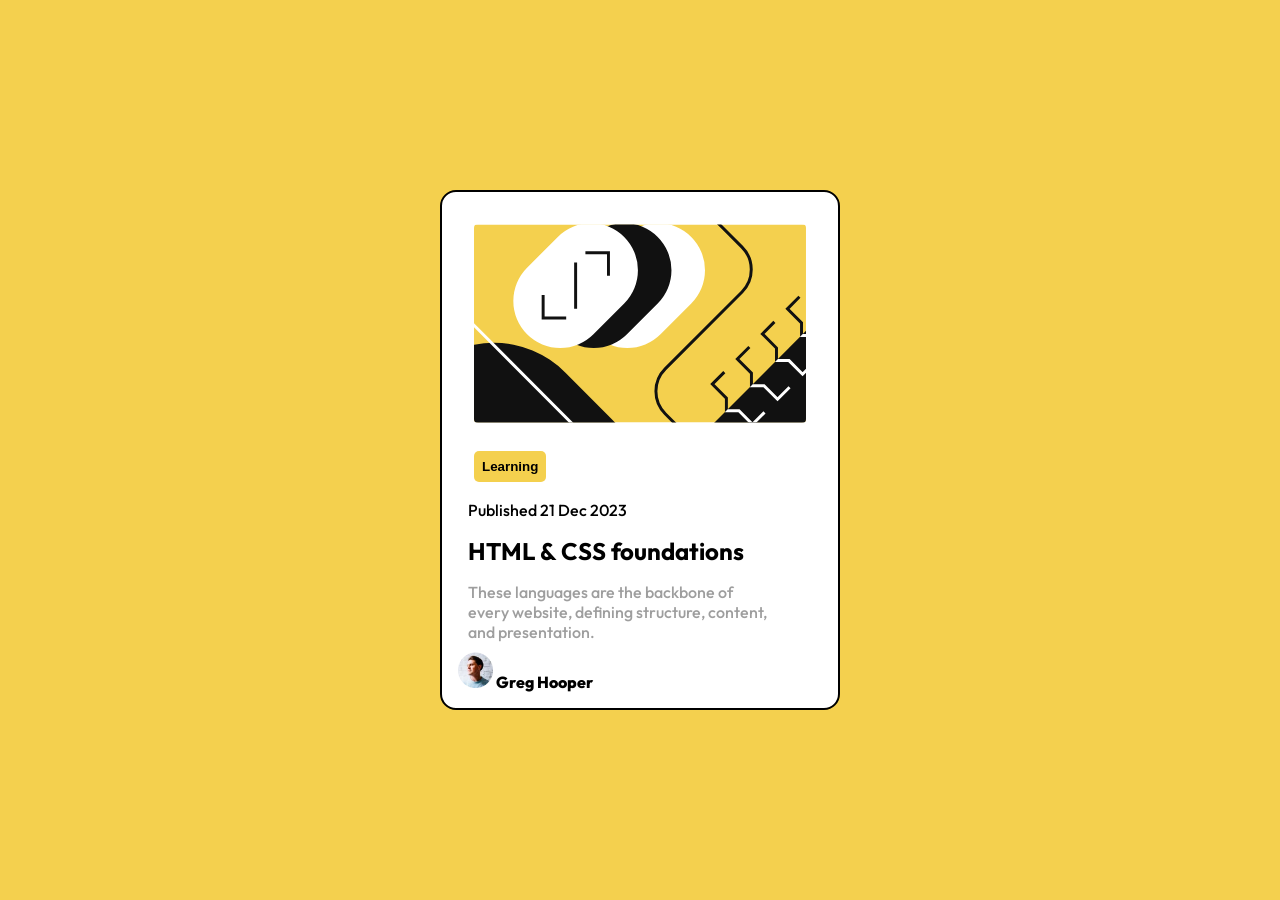
==== blog-preview-card/index.html @ dab56f0d "Add fonts, style color palette, img and links" ====
<!DOCTYPE html>
<html lang="en">
<head>
  <meta charset="UTF-8">
  <meta name="viewport" content="width=device-width, initial-scale=1.0"> 

  <link rel="icon" type="image/png" sizes="32x32" href="./assets/images/favicon-32x32.png">
  <link rel="stylesheet" href="./style.css">
  <title>Blog preview card</title>
</head>
<body>
  <main>
    <div class="card">
      <img src="./assets/images/illustration-article.svg" alt="" class="illustration-article">
      <button class="btn-tag">Learning</button>
      <div class="card-text">
        <p class="date-published">Published 21 Dec 2023</p>
        <h2 class="article-head">HTML & CSS foundations</h2>
        <p class="article-subhead">These languages are the backbone of every website, defining structure, content, and presentation.</p>
      </div>
      <div class="author-info">
        <img src="./assets/images/image-avatar.webp" alt="The photo of the author of the article" class="author-pfp">
        <a href="#" class="author-name">Greg Hooper</a>
      </div>
    </div>
  </main>  
</body>
</html>
---- blog-preview-card/style.css ----
@import url('https://fonts.googleapis.com/css2?family=Figtree:ital,wght@0,300..900;1,300..900&family=Outfit:wght@100..900&display=swap');

:root {
    --main-yellow: hsl(47, 88%, 63%);
    --card-white: hsl(0, 0%, 100%);
    --black: hsl(0, 0%, 0%);
    --gray-500: hsl(0, 0%, 62%);
    --gray-950: hsl(0, 0%, 7%);
}

* { 
    margin: 0;
    padding: 0; 
    box-sizing: border-box;
}

body {
    font-family: "Outfit", sans-serif;
    background-color: var(--main-yellow);
    display: grid;
    min-height: 100vh;
    place-content: center;
    padding: 1.25rem;
}

.card {
    background-color: var(--card-white);
    max-width: 400px;
    border: 2px solid black;
    border-radius: 20px;
    padding: 1rem;
    border-radius: 1rem;
}

img.illustration-article {
    border-radius: 20px;
    padding: 1rem;
    width: 100%;
}

button.btn-tag {
    background-color: var(--main-yellow);
    margin: 0.5rem auto 0.5rem 1rem;
    padding: 0.5rem;
    border: none;
    border-radius: 5px;
    font-weight: 800;
}

.card-text {
    text-align: left;
    display: flex;
    flex-direction: column;
    gap: 1rem;
    padding: 10px;
    max-width: 90%;
    font-weight: 500; 
    /* font-weight of 800 specified for author and button */
}

.article-subhead {
    color: var(--gray-500);
}

img.author-pfp {
    width: 35px;
}

a.author-name {
    text-decoration: none;
    color: var(--black);
    font-weight: 800;
}
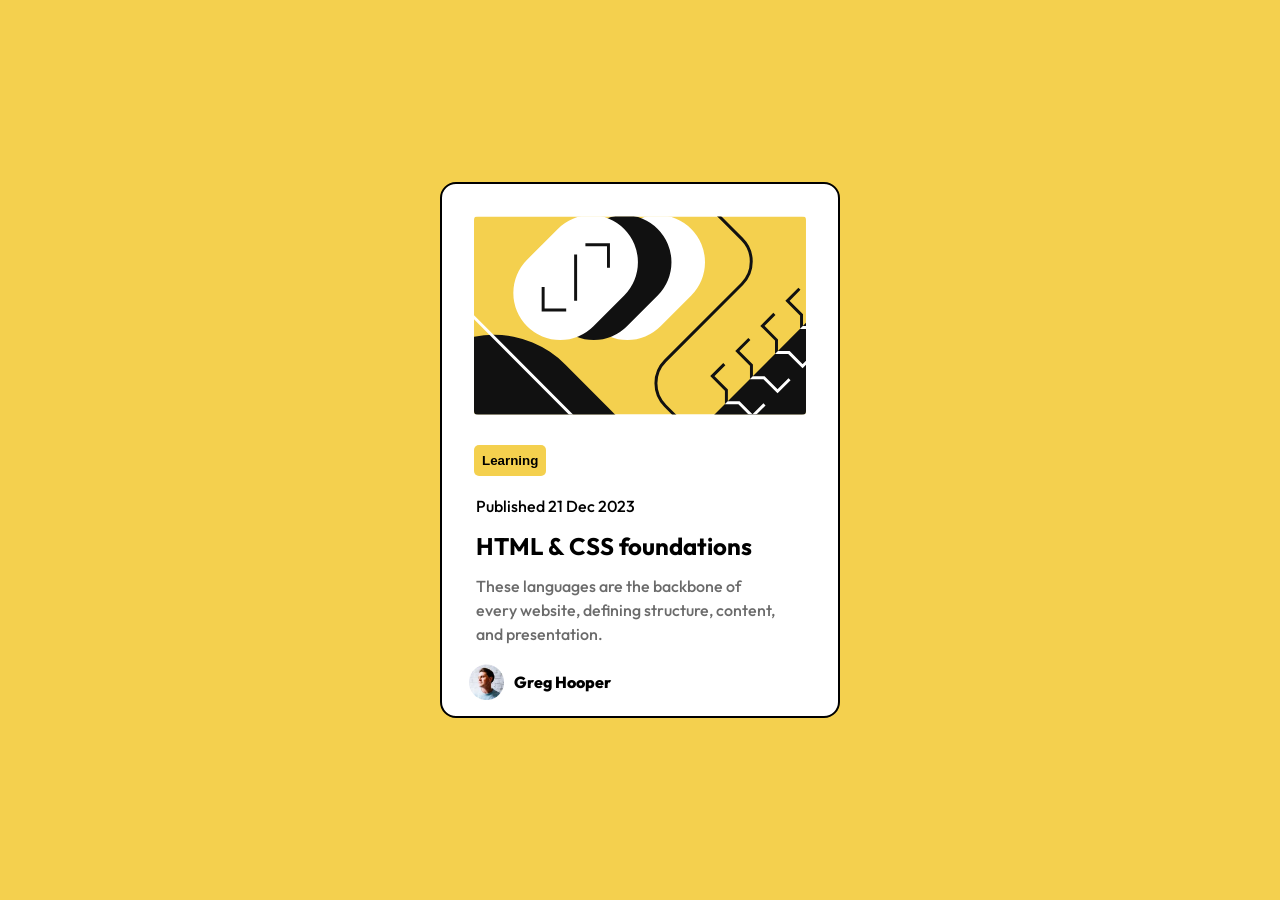
==== commit bff07181: "Fix fonts import, tweak HTML for a11y" ====
--- a/blog-preview-card/index.html
+++ b/blog-preview-card/index.html
@@ -5,17 +5,22 @@
   <meta name="viewport" content="width=device-width, initial-scale=1.0"> 
 
   <link rel="icon" type="image/png" sizes="32x32" href="./assets/images/favicon-32x32.png">
+
+  <link rel="preconnect" href="https://fonts.googleapis.com">
+  <link rel="preconnect" href="https://fonts.gstatic.com" crossorigin>
+  <link href="https://fonts.googleapis.com/css2?family=Figtree:ital,wght@0,300..900;1,300..900&family=Outfit:wght@100..900&display=swap" rel="stylesheet">
+  
   <link rel="stylesheet" href="./style.css">
   <title>Blog preview card</title>
 </head>
 <body>
-  <main>
+  <article>
     <div class="card">
       <img src="./assets/images/illustration-article.svg" alt="" class="illustration-article">
       <button class="btn-tag">Learning</button>
       <div class="card-text">
         <p class="date-published">Published 21 Dec 2023</p>
-        <h2 class="article-head">HTML & CSS foundations</h2>
+        <h1 class="article-head">HTML & CSS foundations</h1>
         <p class="article-subhead">These languages are the backbone of every website, defining structure, content, and presentation.</p>
       </div>
       <div class="author-info">
@@ -23,6 +28,6 @@
         <a href="#" class="author-name">Greg Hooper</a>
       </div>
     </div>
-  </main>  
+  </article>  
 </body>
 </html>
--- a/blog-preview-card/style.css
+++ b/blog-preview-card/style.css
@@ -4,8 +4,13 @@
     --main-yellow: hsl(47, 88%, 63%);
     --card-white: hsl(0, 0%, 100%);
     --black: hsl(0, 0%, 0%);
-    --gray-500: hsl(0, 0%, 62%);
+    --gray-500: hsl(0, 0%, 42%);
     --gray-950: hsl(0, 0%, 7%);
+
+    --spacing-50: 0.25rem; /* 4px */
+    --spacing-100: 0.5rem; /* 8px */
+    --spacing-150: 0.75rem; /* 12px */
+    --spacing-300: 1.5rem; /* 24px */
 }
 
 * { 
@@ -16,11 +21,15 @@
 
 body {
     font-family: "Outfit", sans-serif;
-    background-color: var(--main-yellow);
+    line-height: 150%;
+    letter-spacing: 0px;
+
     display: grid;
     min-height: 100vh;
     place-content: center;
     padding: 1.25rem;
+
+    background-color: var(--main-yellow);
 }
 
 .card {
@@ -48,6 +57,7 @@
 }
 
 .card-text {
+    margin-left: 0.5rem;
     text-align: left;
     display: flex;
     flex-direction: column;
@@ -70,4 +80,42 @@
     text-decoration: none;
     color: var(--black);
     font-weight: 800;
-}+}
+
+.author-info {
+    display: flex;
+    align-items: center;
+    gap: 10px;
+    margin-top: 0.5rem;
+    margin-left: 0.7rem;
+}
+/* 
+Classes added to HTML via JS:
+
+.text-preset-1 {
+    font-size: 1.5rem;
+    font-weight: 800;
+    line-height: 150%;
+    letter-spacing: 0;
+}
+
+.text-preset-2 {
+    font-size: 1rem;
+    font-weight: 500;
+    line-height: 150%;
+    letter-spacing: 0;
+}
+
+.text-preset-3-medium {
+    font-size: 0.825rem;
+    font-weight: 500;
+    line-height: 150%;
+    letter-spacing: 0;
+}
+
+.text-preset-3-extra-bold {
+    font-size: 0.825rem;
+    font-weight: 800;
+    line-height: 150%;
+    letter-spacing: 0;
+} */
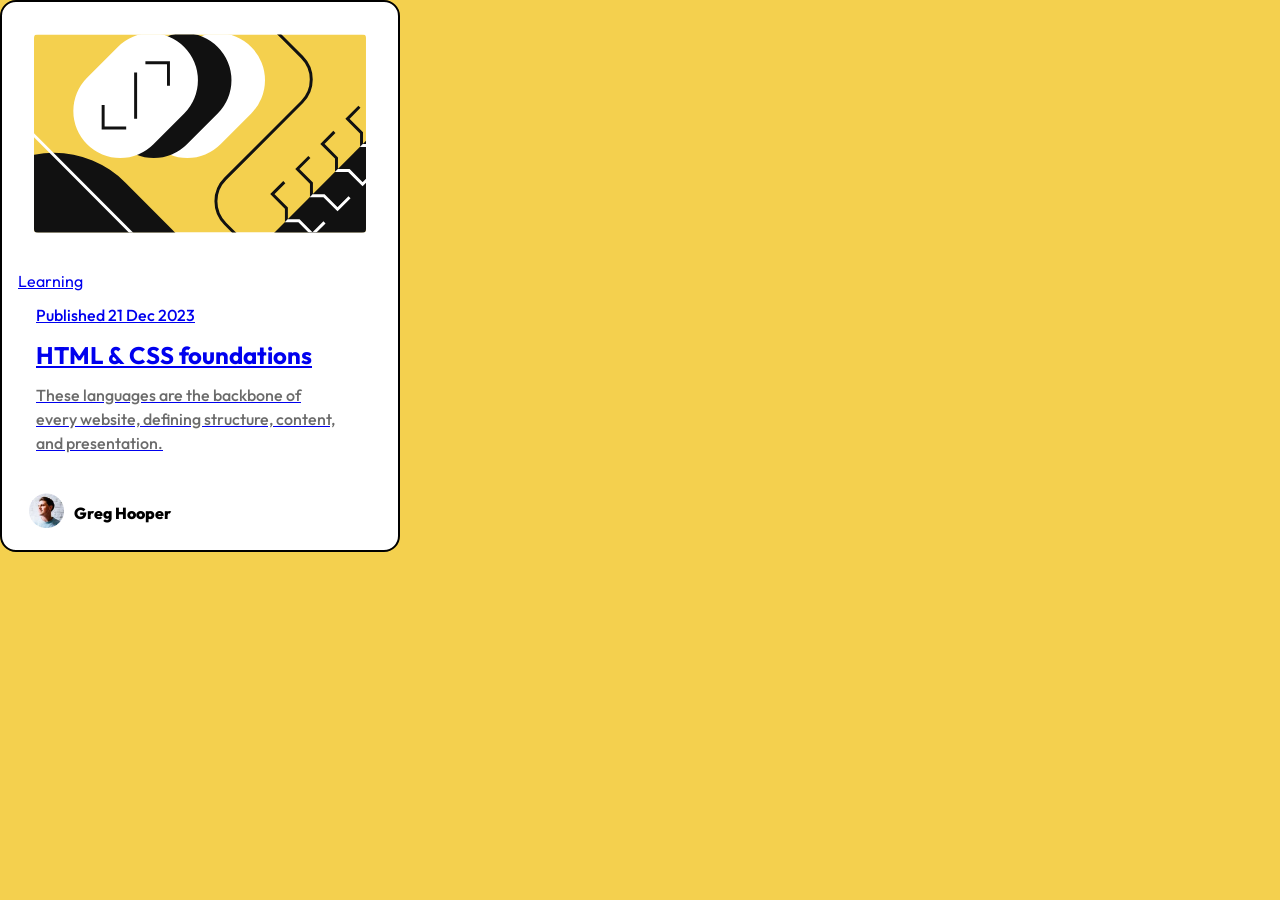
==== commit a684dc54: "Fix HTML layout for better a11y, rename CSS vars etc" ====
--- a/blog-preview-card/index.html
+++ b/blog-preview-card/index.html
@@ -8,26 +8,28 @@
 
   <link rel="preconnect" href="https://fonts.googleapis.com">
   <link rel="preconnect" href="https://fonts.gstatic.com" crossorigin>
-  <link href="https://fonts.googleapis.com/css2?family=Figtree:ital,wght@0,300..900;1,300..900&family=Outfit:wght@100..900&display=swap" rel="stylesheet">
+  <link href="https://fonts.googleapis.com/css2?family=Figtree:ital,wght@500;800&family=Outfit:wght@100..900&display=swap" rel="stylesheet">
   
   <link rel="stylesheet" href="./style.css">
   <title>Blog preview card</title>
 </head>
 <body>
-  <article>
-    <div class="card">
-      <img src="./assets/images/illustration-article.svg" alt="" class="illustration-article">
-      <button class="btn-tag">Learning</button>
-      <div class="card-text">
-        <p class="date-published">Published 21 Dec 2023</p>
-        <h1 class="article-head">HTML & CSS foundations</h1>
-        <p class="article-subhead">These languages are the backbone of every website, defining structure, content, and presentation.</p>
+  <main>
+    <article>
+      <div class="card">
+        <img src="./assets/images/illustration-article.svg" alt="" class="illustration-article">
+        <a href="#" class="tag">Learning</button>
+        <div class="card-text">
+          <p class="date-published">Published 21 Dec 2023</p>
+          <h1 class="article-head">HTML & CSS foundations</h1>
+          <p class="article-subhead">These languages are the backbone of every website, defining structure, content, and presentation.</p>
+        </div>
+        <div class="author-info">
+          <img src="./assets/images/image-avatar.webp" alt="The photo of the author of the article" class="author-pfp">
+          <a href="#" class="author-name">Greg Hooper</a>
+        </div>
       </div>
-      <div class="author-info">
-        <img src="./assets/images/image-avatar.webp" alt="The photo of the author of the article" class="author-pfp">
-        <a href="#" class="author-name">Greg Hooper</a>
-      </div>
-    </div>
-  </article>  
+    </article>
+  </main>  
 </body>
 </html>
--- a/blog-preview-card/style.css
+++ b/blog-preview-card/style.css
@@ -1,9 +1,6 @@
-@import url('https://fonts.googleapis.com/css2?family=Figtree:ital,wght@0,300..900;1,300..900&family=Outfit:wght@100..900&display=swap');
-
 :root {
     --main-yellow: hsl(47, 88%, 63%);
-    --card-white: hsl(0, 0%, 100%);
-    --black: hsl(0, 0%, 0%);
+    --white: hsl(0, 0%, 100%);
     --gray-500: hsl(0, 0%, 42%);
     --gray-950: hsl(0, 0%, 7%);
 
@@ -23,22 +20,20 @@
     font-family: "Outfit", sans-serif;
     line-height: 150%;
     letter-spacing: 0px;
-
-    display: grid;
-    min-height: 100vh;
-    place-content: center;
-    padding: 1.25rem;
-
     background-color: var(--main-yellow);
 }
 
 .card {
-    background-color: var(--card-white);
     max-width: 400px;
     border: 2px solid black;
-    border-radius: 20px;
+    border-radius: 1rem;
     padding: 1rem;
-    border-radius: 1rem;
+
+    display: flex;
+    flex-direction: column;
+    gap: 1.25rem;
+
+    background-color: var(--white);
 }
 
 img.illustration-article {
@@ -47,25 +42,24 @@
     width: 100%;
 }
 
-button.btn-tag {
-    background-color: var(--main-yellow);
-    margin: 0.5rem auto 0.5rem 1rem;
+.post-tag {
     padding: 0.5rem;
     border: none;
     border-radius: 5px;
     font-weight: 800;
+
+    background-color: var(--main-yellow);
 }
 
 .card-text {
     margin-left: 0.5rem;
-    text-align: left;
     display: flex;
     flex-direction: column;
     gap: 1rem;
     padding: 10px;
     max-width: 90%;
+    text-align: left;
     font-weight: 500; 
-    /* font-weight of 800 specified for author and button */
 }
 
 .article-subhead {
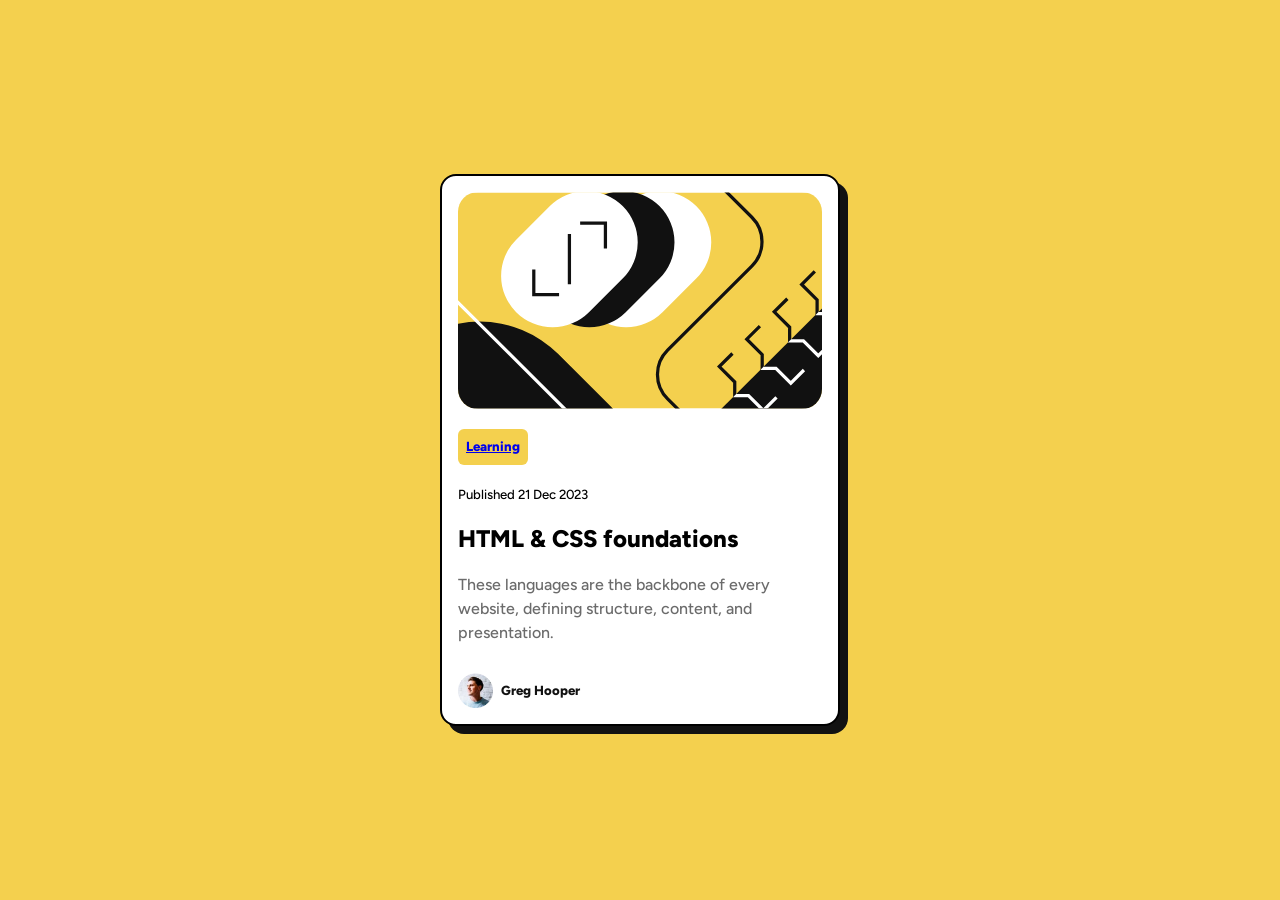
==== commit f7f7d560: "Fix var inconsistency, add text presets classes, tag pill, add hover states" ====
--- a/blog-preview-card/index.html
+++ b/blog-preview-card/index.html
@@ -15,20 +15,18 @@
 </head>
 <body>
   <main>
-    <article>
-      <div class="card">
+    <article class="card">
         <img src="./assets/images/illustration-article.svg" alt="" class="illustration-article">
-        <a href="#" class="tag">Learning</button>
+        <a href="#" class="post-tag text-preset-3-extra-bold">Learning</a>
         <div class="card-text">
-          <p class="date-published">Published 21 Dec 2023</p>
-          <h1 class="article-head">HTML & CSS foundations</h1>
-          <p class="article-subhead">These languages are the backbone of every website, defining structure, content, and presentation.</p>
+          <p class="date-published text-preset-3-medium">Published 21 Dec 2023</p>
+          <h1 class="article-head text-preset-1">HTML & CSS foundations</h1>
+          <p class="article-subhead text-preset-2">These languages are the backbone of every website, defining structure, content, and presentation.</p>
         </div>
         <div class="author-info">
           <img src="./assets/images/image-avatar.webp" alt="The photo of the author of the article" class="author-pfp">
-          <a href="#" class="author-name">Greg Hooper</a>
+          <a href="#" class="author-name text-preset-3-extra-bold">Greg Hooper</a>
         </div>
-      </div>
     </article>
   </main>  
 </body>
--- a/blog-preview-card/style.css
+++ b/blog-preview-card/style.css
@@ -17,9 +17,15 @@
 }
 
 body {
-    font-family: "Outfit", sans-serif;
+    display: grid;
+    place-content: center;
+    min-height: 100dvh;
+    padding: 1.25rem;
+    
+    font-family: "Figtree", sans-serif;
     line-height: 150%;
     letter-spacing: 0px;
+
     background-color: var(--main-yellow);
 }
 
@@ -28,6 +34,8 @@
     border: 2px solid black;
     border-radius: 1rem;
     padding: 1rem;
+
+    box-shadow: 8px 8px 0 var(--gray-950);
 
     display: flex;
     flex-direction: column;
@@ -38,28 +46,25 @@
 
 img.illustration-article {
     border-radius: 20px;
-    padding: 1rem;
     width: 100%;
 }
 
 .post-tag {
     padding: 0.5rem;
     border: none;
-    border-radius: 5px;
-    font-weight: 800;
+    border-radius: 0.375rem;
+    font-family: inherit;
+
+    align-self: flex-start;
 
     background-color: var(--main-yellow);
 }
 
 .card-text {
-    margin-left: 0.5rem;
     display: flex;
     flex-direction: column;
     gap: 1rem;
-    padding: 10px;
-    max-width: 90%;
     text-align: left;
-    font-weight: 500; 
 }
 
 .article-subhead {
@@ -72,19 +77,26 @@
 
 a.author-name {
     text-decoration: none;
-    color: var(--black);
-    font-weight: 800;
+    color: var(--gray-950);
+}
+
+.author-name:hover,
+.author-name:focus-visible {
+    color: var(--main-yellow);
+}
+
+.post-tag:hover,
+.post-tag:focus-visible {
+    background-color: var(--white);
+    outline: 1px solid var(--gray-950);
 }
 
 .author-info {
     display: flex;
     align-items: center;
-    gap: 10px;
+    gap: var(--spacing-100);
     margin-top: 0.5rem;
-    margin-left: 0.7rem;
 }
-/* 
-Classes added to HTML via JS:
 
 .text-preset-1 {
     font-size: 1.5rem;
@@ -112,4 +124,4 @@
     font-weight: 800;
     line-height: 150%;
     letter-spacing: 0;
-} */+} 
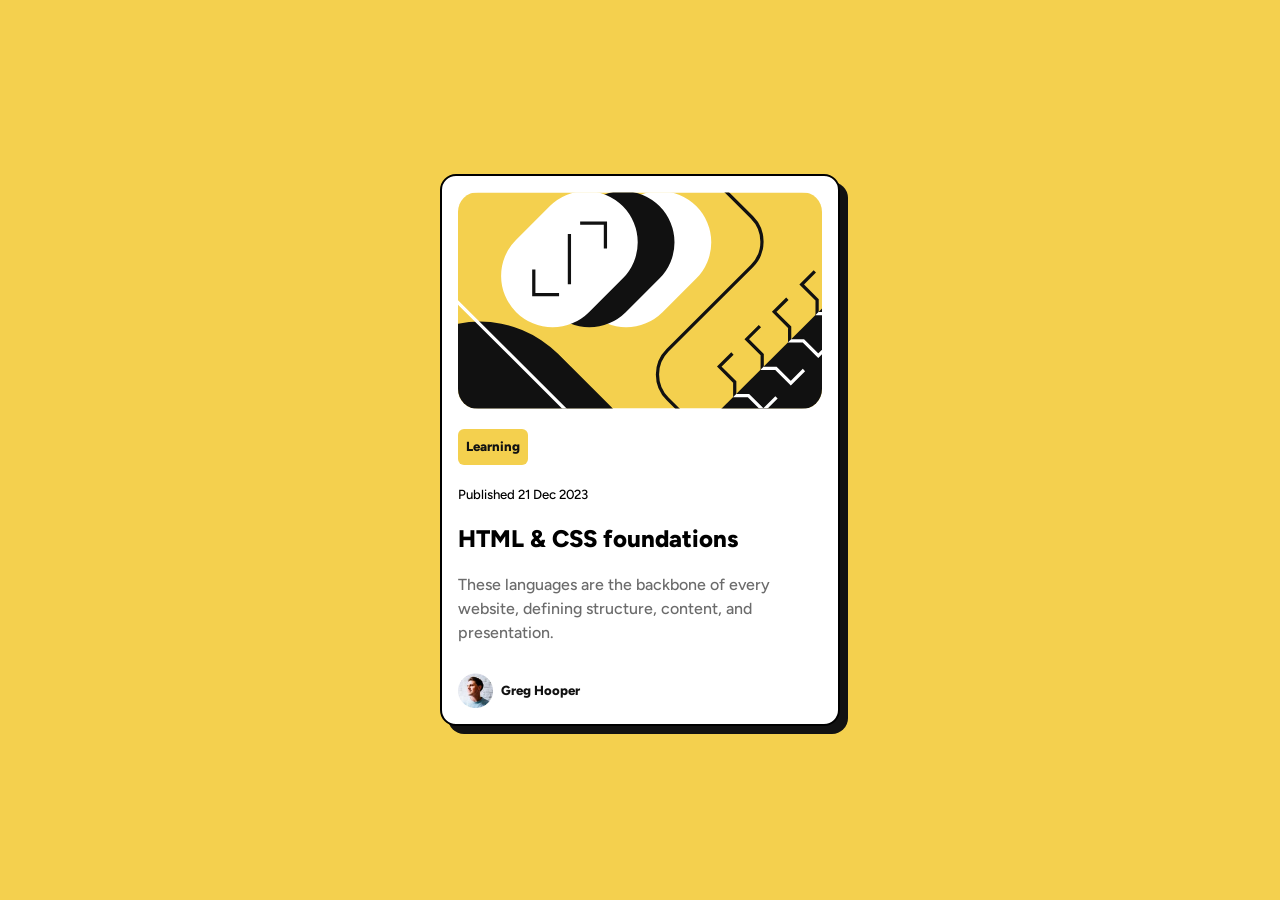
==== commit 87eb7b2b: "Fix Google Fonts URL" ====
--- a/blog-preview-card/index.html
+++ b/blog-preview-card/index.html
@@ -8,8 +8,8 @@
 
   <link rel="preconnect" href="https://fonts.googleapis.com">
   <link rel="preconnect" href="https://fonts.gstatic.com" crossorigin>
-  <link href="https://fonts.googleapis.com/css2?family=Figtree:ital,wght@500;800&family=Outfit:wght@100..900&display=swap" rel="stylesheet">
-  
+  <link href="https://fonts.googleapis.com/css2?family=Figtree:wght@500;800&display=swap" rel="stylesheet">
+    
   <link rel="stylesheet" href="./style.css">
   <title>Blog preview card</title>
 </head>
--- a/blog-preview-card/style.css
+++ b/blog-preview-card/style.css
@@ -17,14 +17,14 @@
 }
 
 body {
+    font-family: "Figtree", sans-serif;
+    line-height: 150%;
+    letter-spacing: 0px;
+
     display: grid;
     place-content: center;
     min-height: 100dvh;
     padding: 1.25rem;
-    
-    font-family: "Figtree", sans-serif;
-    line-height: 150%;
-    letter-spacing: 0px;
 
     background-color: var(--main-yellow);
 }
@@ -54,6 +54,8 @@
     border: none;
     border-radius: 0.375rem;
     font-family: inherit;
+    text-decoration: none;
+    color: var(--gray-950);
 
     align-self: flex-start;
 
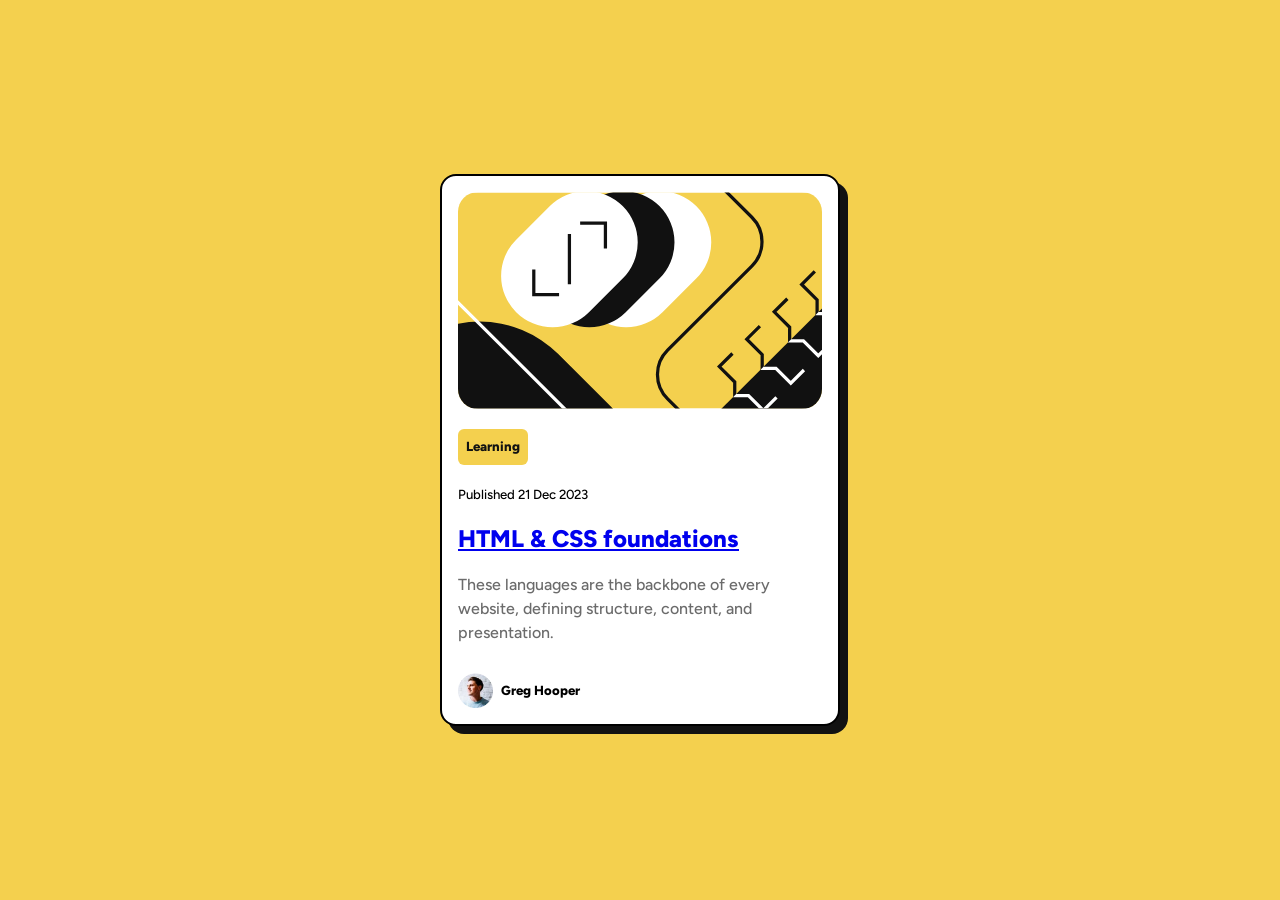
==== commit 2b7925a2: "Swap links elements as required in the task, fix hover target" ====
--- a/blog-preview-card/index.html
+++ b/blog-preview-card/index.html
@@ -17,15 +17,15 @@
   <main>
     <article class="card">
         <img src="./assets/images/illustration-article.svg" alt="" class="illustration-article">
-        <a href="#" class="post-tag text-preset-3-extra-bold">Learning</a>
+        <p class="post-tag text-preset-3-extra-bold">Learning</p>
         <div class="card-text">
           <p class="date-published text-preset-3-medium">Published 21 Dec 2023</p>
-          <h1 class="article-head text-preset-1">HTML & CSS foundations</h1>
+          <a href="#" class="article-head text-preset-1">HTML & CSS foundations</a>
           <p class="article-subhead text-preset-2">These languages are the backbone of every website, defining structure, content, and presentation.</p>
         </div>
         <div class="author-info">
           <img src="./assets/images/image-avatar.webp" alt="The photo of the author of the article" class="author-pfp">
-          <a href="#" class="author-name text-preset-3-extra-bold">Greg Hooper</a>
+          <p class="author-name text-preset-3-extra-bold">Greg Hooper</p>
         </div>
     </article>
   </main>  
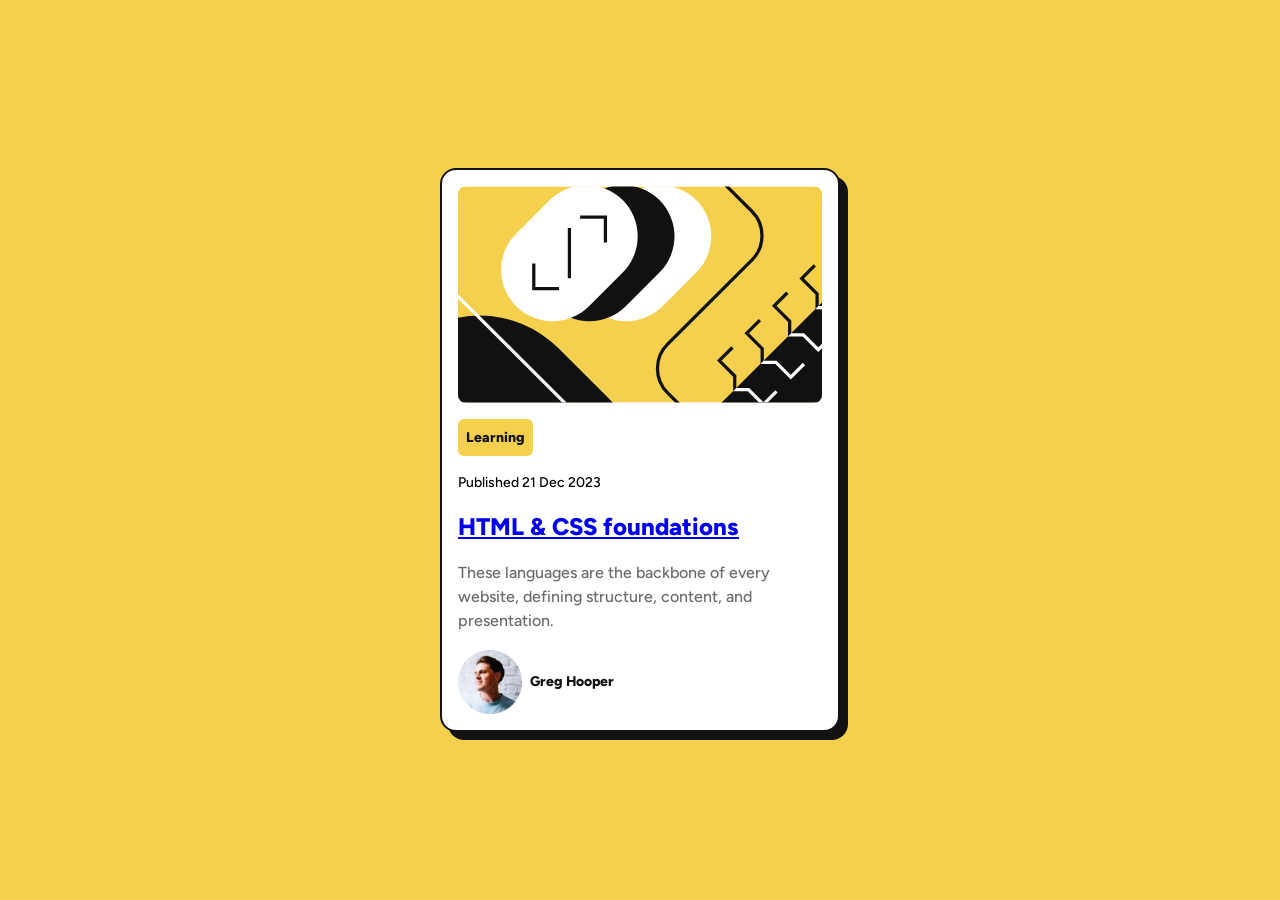
==== commit a75d74f0: "Add meta description for Lighthouse audit" ====
--- a/blog-preview-card/index.html
+++ b/blog-preview-card/index.html
@@ -3,6 +3,7 @@
 <head>
   <meta charset="UTF-8">
   <meta name="viewport" content="width=device-width, initial-scale=1.0"> 
+  <meta name="description" content="A blog preview card component.">
 
   <link rel="icon" type="image/png" sizes="32x32" href="./assets/images/favicon-32x32.png">
 
--- a/blog-preview-card/style.css
+++ b/blog-preview-card/style.css
@@ -31,29 +31,27 @@
 
 .card {
     max-width: 400px;
-    border: 2px solid black;
+    border: 2px solid var(--gray-950);
     border-radius: 1rem;
-    padding: 1rem;
+    padding: 1rem; 
 
     box-shadow: 8px 8px 0 var(--gray-950);
 
     display: flex;
     flex-direction: column;
-    gap: 1.25rem;
+    gap: 1rem;
 
     background-color: var(--white);
 }
 
 img.illustration-article {
-    border-radius: 20px;
+    border-radius: 0.5rem;
     width: 100%;
 }
 
 .post-tag {
     padding: 0.5rem;
-    border: none;
     border-radius: 0.375rem;
-    font-family: inherit;
     text-decoration: none;
     color: var(--gray-950);
 
@@ -69,22 +67,22 @@
     text-align: left;
 }
 
+.article-head a {
+    color: inherit;
+    text-decoration: none;
+}
+
+.article-head a:hover,
+.article-head a:focus-visible {
+    color: var(--main-yellow);
+}
+
 .article-subhead {
     color: var(--gray-500);
 }
 
-img.author-pfp {
-    width: 35px;
-}
-
-a.author-name {
-    text-decoration: none;
+.author-name {
     color: var(--gray-950);
-}
-
-.author-name:hover,
-.author-name:focus-visible {
-    color: var(--main-yellow);
 }
 
 .post-tag:hover,
@@ -97,7 +95,6 @@
     display: flex;
     align-items: center;
     gap: var(--spacing-100);
-    margin-top: 0.5rem;
 }
 
 .text-preset-1 {
@@ -115,14 +112,14 @@
 }
 
 .text-preset-3-medium {
-    font-size: 0.825rem;
+    font-size: 0.875rem;
     font-weight: 500;
     line-height: 150%;
     letter-spacing: 0;
 }
 
 .text-preset-3-extra-bold {
-    font-size: 0.825rem;
+    font-size: 0.875rem;
     font-weight: 800;
     line-height: 150%;
     letter-spacing: 0;
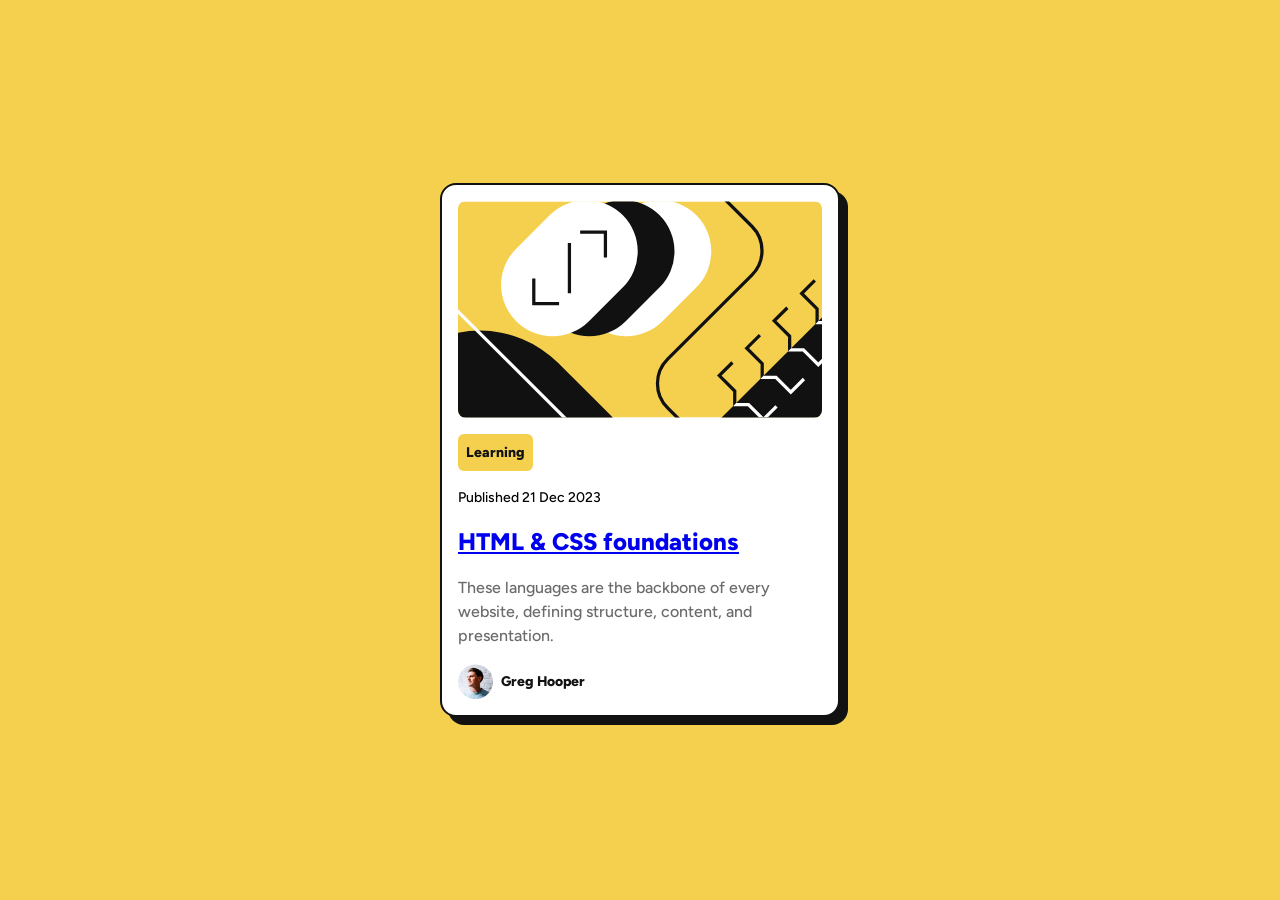
==== commit ec9c03b8: "Remove alt description on authors pic AGAIN" ====
--- a/blog-preview-card/index.html
+++ b/blog-preview-card/index.html
@@ -25,7 +25,7 @@
           <p class="article-subhead text-preset-2">These languages are the backbone of every website, defining structure, content, and presentation.</p>
         </div>
         <div class="author-info">
-          <img src="./assets/images/image-avatar.webp" alt="The photo of the author of the article" class="author-pfp">
+          <img src="./assets/images/image-avatar.webp" width="35" height="35" alt="" class="author-pfp">
           <p class="author-name text-preset-3-extra-bold">Greg Hooper</p>
         </div>
     </article>
